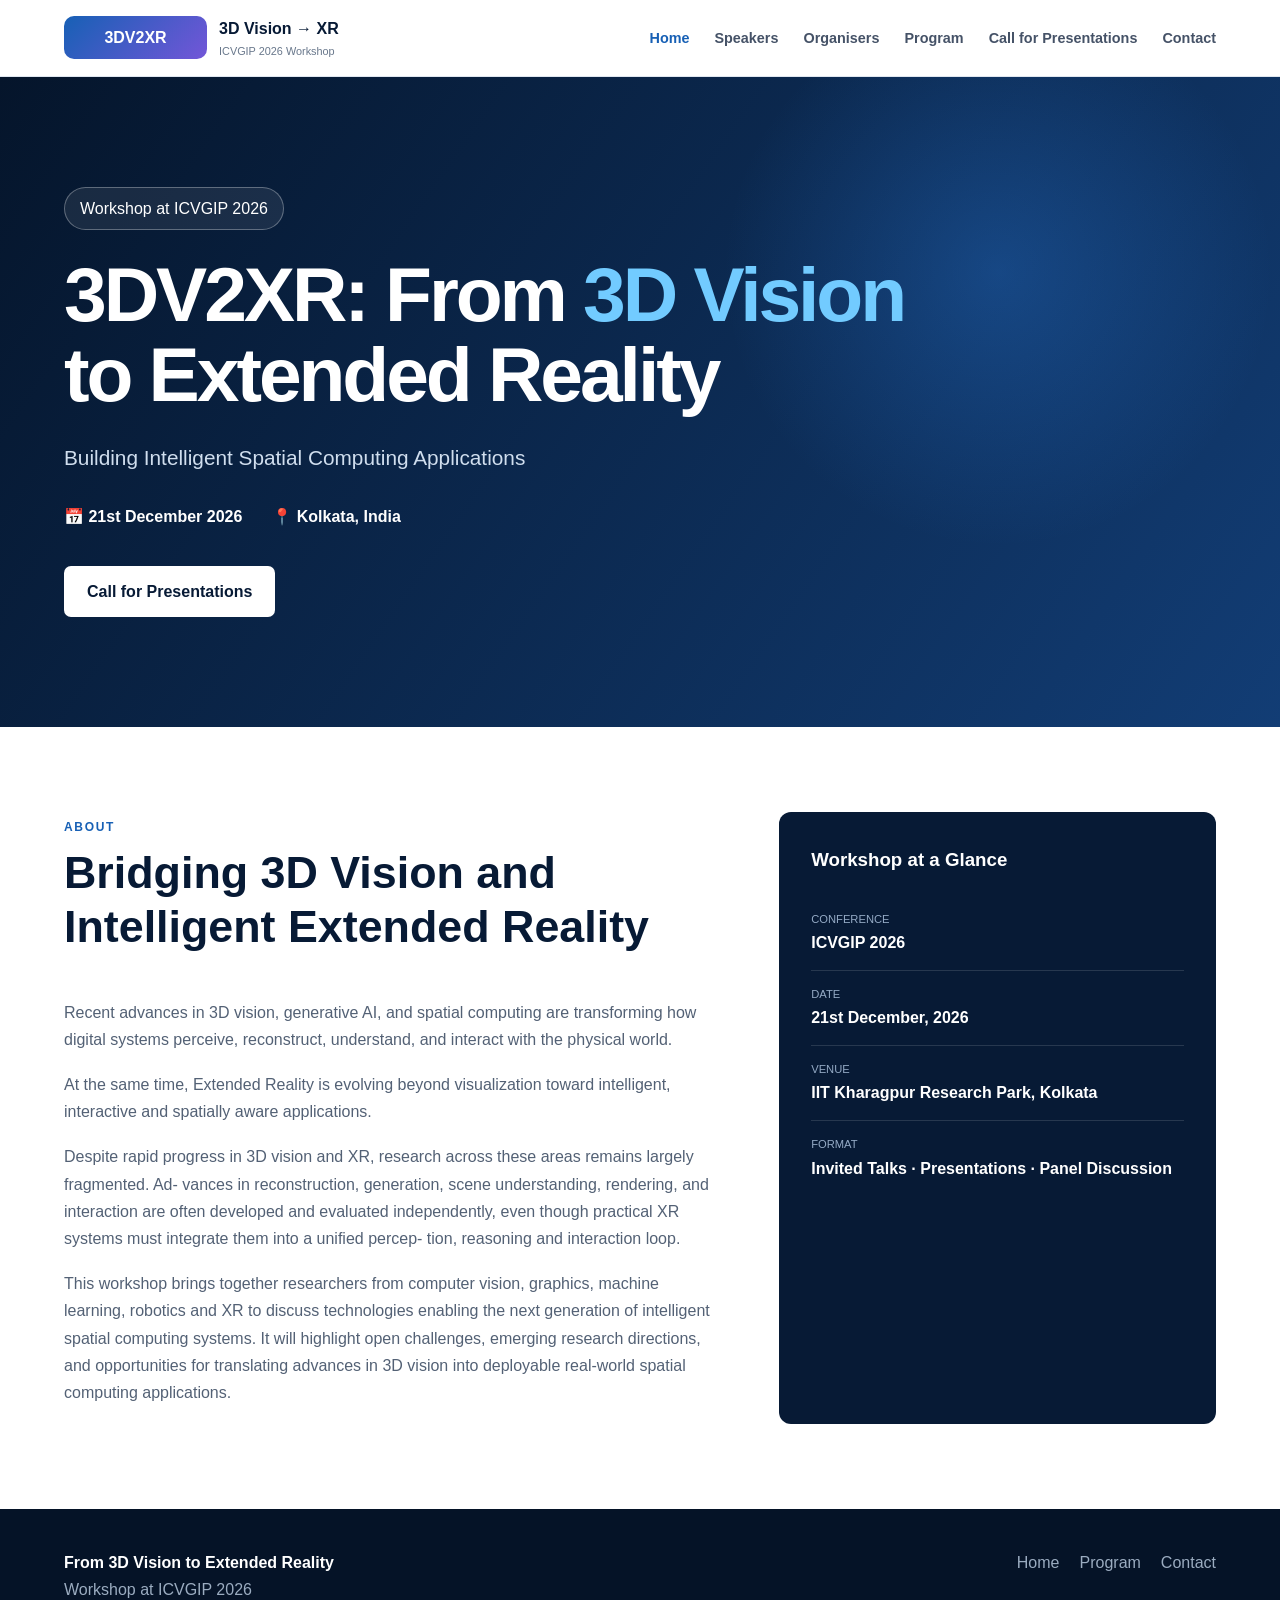
==== index.html @ ade73b04 "create_website" ====
<!DOCTYPE html>
<html lang="en">
 <head>
  <meta charset="utf-8">
  <meta content="width=device-width,initial-scale=1.0" name="viewport">
  <title>
   Home | ICVGIP 2026 Workshop
  </title>
  <link href="css/style.css" rel="stylesheet">
 </head>
 <body>
  <nav class="navbar">
   <div class="container nav-container">
    <a class="logo" href="index.html">
     <div class="logo-icon">
      3DV2XR
     </div>
     <div>
      <strong>
       3D Vision &rarr; XR
      </strong>
      <small>
       ICVGIP 2026 Workshop
      </small>
     </div>
    </a>
    <button aria-label="Open navigation" class="menu-button" onclick="toggleMenu()">
     ☰
    </button>
    <ul class="nav-links" id="navLinks">
     <li>
      <a class="active" href="index.html">
       Home
      </a>
     </li>
     <li>
      <a href="speakers.html">
       Speakers
      </a>
     </li>
     <li>
      <a href="organisers.html">
       Organisers
      </a>
     </li>
     <li>
      <a href="program.html">
       Program
      </a>
     </li>
     <li>
      <a href="call-for-papers.html">
       Call for Presentations
      </a>
     </li>
     <!-- <li>
      <a href="venue.html">
       Venue
      </a>
     </li> -->
     <li>
      <a href="contact.html">
       Contact
      </a>
     </li>
    </ul>
   </div>
  </nav>
  <header class="hero">
   <div class="container hero-content">
    <div class="conference-tag">
     Workshop at ICVGIP 2026
    </div>
    <h1>
     3DV2XR: From
     <span>
      3D Vision
     </span>
     <br>
     to Extended Reality
    </h1>
    <p class="hero-subtitle">
     Building Intelligent Spatial Computing Applications
    </p>
    <div class="hero-info">
     <div>
      📅 21st December 2026
     </div>
     <div>
      📍 Kolkata, India
     </div>
    </div>
    <a class="button button-primary" href="call-for-papers.html">
     Call for Presentations
    </a>
   </div>
  </header>
  <section class="section">
   <div class="container about-grid">
    <div>
     <div class="section-title">
      <span class="section-label">
       About
      </span>
      <h2>
       Bridging 3D Vision and Intelligent Extended Reality
      </h2>
     </div>
     <p>
      Recent advances in 3D vision, generative AI, and spatial computing are transforming how digital systems perceive, reconstruct, understand, and interact with the physical world.
     </p>
     <p>
      At the same time, Extended Reality is evolving beyond visualization toward intelligent, interactive and spatially aware applications.
     </p>
     <p>
        Despite rapid progress in 3D vision and XR, research across these areas remains largely fragmented. Ad-
vances in reconstruction, generation, scene understanding, rendering, and interaction are often developed
and evaluated independently, even though practical XR systems must integrate them into a unified percep-
tion, reasoning and interaction loop.
</p>
     </p>
     <p>
      This workshop brings together researchers from computer vision, graphics, machine learning, robotics and XR to discuss technologies enabling the next generation of intelligent spatial computing systems. It will highlight open challenges, emerging research directions, and opportunities for translating advances in 3D vision into deployable real-world spatial computing applications.
     </p>
    </div>
    <div class="info-box">
     <h3>
      Workshop at a Glance
     </h3>
     <div class="info-row">
      <small>
       Conference
      </small>
      <strong>
       ICVGIP 2026
      </strong>
     </div>
     <div class="info-row">
      <small>
       Date
      </small>
      <strong>
       21st December, 2026
      </strong>
     </div>
     <div class="info-row">
      <small>
       Venue
      </small>
      <strong>
       IIT Kharagpur Research Park, Kolkata
      </strong>
     </div>
     <div class="info-row">
      <small>
       Format
      </small>
      <strong>
       Invited Talks &middot; Presentations &middot; Panel Discussion
      </strong>
     </div>
    </div>
   </div>
  </section>
  <footer>
   <div class="container footer-content">
    <div>
     <strong>
      From 3D Vision to Extended Reality
     </strong>
     <br>
     Workshop at ICVGIP 2026
    </div>
    <div class="footer-links">
     <a href="index.html">
      Home
     </a>
     <a href="program.html">
      Program
     </a>
     <a href="contact.html">
      Contact
     </a>
    </div>
   </div>
  </footer>
  <script src="js/main.js">
  </script>
 </body>
</html>
---- css/style.css ----
:root {
    --navy: #071a35;
    --blue: #1760b5;
    --purple: #7356d8;
    --text: #27364a;
    --muted: #68778b;
    --light: #f4f7fb;
    --border: #e0e7f0;
    --max-width: 1180px;
}

* { box-sizing: border-box; margin: 0; padding: 0; }
html { scroll-behavior: smooth; }
body { font-family: Inter, -apple-system, BlinkMacSystemFont, "Segoe UI", Roboto, Arial, sans-serif; color: var(--text); line-height: 1.7; }
a { color: inherit; text-decoration: none; }
.container { width: min(90%, var(--max-width)); margin: auto; }

/* Navigation */
.navbar { position: sticky; top: 0; z-index: 1000; background: rgba(255,255,255,.97); border-bottom: 1px solid var(--border); }
.nav-container { min-height: 76px; display: flex; align-items: center; justify-content: space-between; }
.logo { display: flex; align-items: center; gap: 12px; color: var(--navy); }
.logo-icon { width: 143px; height: 43px; border-radius: 10px; display: grid; place-items: center; color: white; font-weight: 800; background: linear-gradient(135deg,var(--blue),var(--purple)); }
.logo strong, .logo small { display: block; }
.logo small { color: var(--muted); font-size: .68rem; }
.nav-links { display: flex; gap: 25px; list-style: none; align-items: center; }
.nav-links a { font-size: .9rem; font-weight: 600; color: #455267; }
.nav-links a:hover, .nav-links a.active { color: var(--blue); }
.menu-button { display: none; border: 0; background: none; font-size: 1.6rem; cursor: pointer; }

/* Hero */
.hero { min-height: 650px; display: flex; align-items: center; color: white; background: radial-gradient(circle at 78% 30%,rgba(49,143,255,.25),transparent 25%), linear-gradient(125deg,#05152b,#123d75); }
.hero-content { padding: 80px 0; }
.conference-tag { display: inline-block; padding: 7px 15px; border: 1px solid rgba(255,255,255,.3); border-radius: 50px; background: rgba(255,255,255,.08); margin-bottom: 25px; }
.hero h1 { font-size: clamp(2.8rem,6vw,5rem); line-height: 1.04; letter-spacing: -.04em; }
.hero h1 span { color: #72cbff; }
.hero-subtitle { font-size: 1.3rem; color: #d0deee; margin: 25px 0; }
.hero-info { display: flex; gap: 30px; flex-wrap: wrap; margin: 28px 0 35px; font-weight: 600; }
.button { display: inline-block; padding: 12px 23px; border-radius: 7px; font-weight: 700; }
.button-primary { background: white; color: var(--navy); }

/* Page headers and sections */
.page-header { padding: 85px 0; color: white; background: linear-gradient(125deg,#06172e,#0a376c); }
.page-header small { color: #76c9fa; font-weight: 700; text-transform: uppercase; letter-spacing: .12em; }
.page-header h1 { font-size: clamp(2.5rem,5vw,4rem); line-height: 1.1; margin: 10px 0; }
.page-header p { color: #c8d7e7; max-width: 700px; }
.section { padding: 85px 0; }
.section-light { background: var(--light); }
.section-title { max-width: 800px; margin-bottom: 45px; }
.section-title.center { text-align: center; margin-left: auto; margin-right: auto; }
.section-label { color: var(--blue); text-transform: uppercase; letter-spacing: .14em; font-size: .75rem; font-weight: 800; }
.section-title h2 { color: var(--navy); font-size: clamp(2rem,4vw,2.8rem); line-height: 1.2; margin: 7px 0 13px; }

/* Home */
.about-grid { display: grid; grid-template-columns: 1.2fr .8fr; gap: 60px; }
.about-grid p, .content p { color: #536175; margin-bottom: 18px; }
.info-box { background: var(--navy); color: white; border-radius: 12px; padding: 32px; }
.info-box h3 { margin-bottom: 20px; }
.info-row { padding: 14px 0; border-bottom: 1px solid rgba(255,255,255,.13); }
.info-row:last-child { border: 0; }
.info-row small { display: block; color: #94aac5; text-transform: uppercase; font-size: .7rem; }


/* =========================================================
   PEOPLE CARDS
========================================================= */

.card-grid {
    display: grid;
    grid-template-columns: repeat(3, 1fr);
    gap: 30px;
}

/* Complete card */
.card {
    border: 1px solid var(--border);
    border-radius: 12px;
    background: white;
    overflow: hidden;
}

/* Image occupies the complete upper part of the card */
/* Photo area */
.card-image {
    width: 100%;
    height: 300px;

    display: flex;
    justify-content: center;
    align-items: center;

    overflow: hidden;
    background: white;
}

/* Show complete photo — no face cropping */
.card-image img,
.organiser-photo {
    width: 100%;
    height: 100%;

    object-fit: contain;
    object-position: center;

    display: block;
}

/* Center name and affiliation */
.card-content {
    padding: 16px 15px 20px;
    text-align: center;
}

.card-content h3 {
    color: var(--navy);
    font-size: 1.05rem;
    line-height: 1.3;
    margin-bottom: 5px;
}

.affiliation {
    color: var(--blue);
    font-size: .8rem;
    font-weight: 600;
    margin: 0;
}

/* Program */
.schedule { border: 1px solid var(--border); border-radius: 12px; overflow: hidden; max-width: 950px; }
.schedule-row { display: grid; grid-template-columns: 160px 1fr; border-bottom: 1px solid var(--border); }
.schedule-row:last-child { border: 0; }
.schedule-time { background: #f6f9fc; padding: 23px; color: var(--blue); font-weight: 800; }
.schedule-event { padding: 23px 28px; }
.schedule-event p { color: var(--muted); }

/* Call for papers */
.content { max-width: 900px; }
.content h2 { margin: 35px 0 12px; }
.content h2:first-child { margin-top: 0; }
.content ul { padding-left: 22px; margin: 15px 0 25px; }
.date-table { margin: 35px 0; border: 1px solid var(--border); border-radius: 10px; overflow: hidden; }
.date-row { display: flex; justify-content: space-between; padding: 17px 22px; border-bottom: 1px solid var(--border); }
.date-row:last-child { border: 0; }

/* Venue and contact */
.venue-grid, .contact-grid { display: grid; grid-template-columns: 1fr 1fr; gap: 50px; }
.venue-image { min-height: 380px; background: #e5ebf3; border-radius: 12px; display: grid; place-items: center; color: #8493a7; }
.contact-card { padding: 30px; border: 1px solid var(--border); border-radius: 12px; }
.contact-card a { color: var(--blue); }

/* Footer */
footer { background: #051327; color: #9bacc0; padding: 40px 0; }
.footer-content { display: flex; justify-content: space-between; gap: 25px; }
footer strong { color: white; }
.footer-links { display: flex; gap: 20px; }

/* Responsive */
@media (max-width: 900px) {
    .about-grid, .venue-grid, .contact-grid { grid-template-columns: 1fr; }
    .card-grid { grid-template-columns: repeat(2,1fr); }
    .nav-links { display: none; position: absolute; top: 76px; left: 0; width: 100%; background: white; flex-direction: column; padding: 25px; }
    .nav-links.open { display: flex; }
    .menu-button { display: block; }
}

@media (max-width: 600px) {
    .card-grid { grid-template-columns: 1fr; }
    .schedule-row { grid-template-columns: 1fr; }
    .footer-content { flex-direction: column; }
}
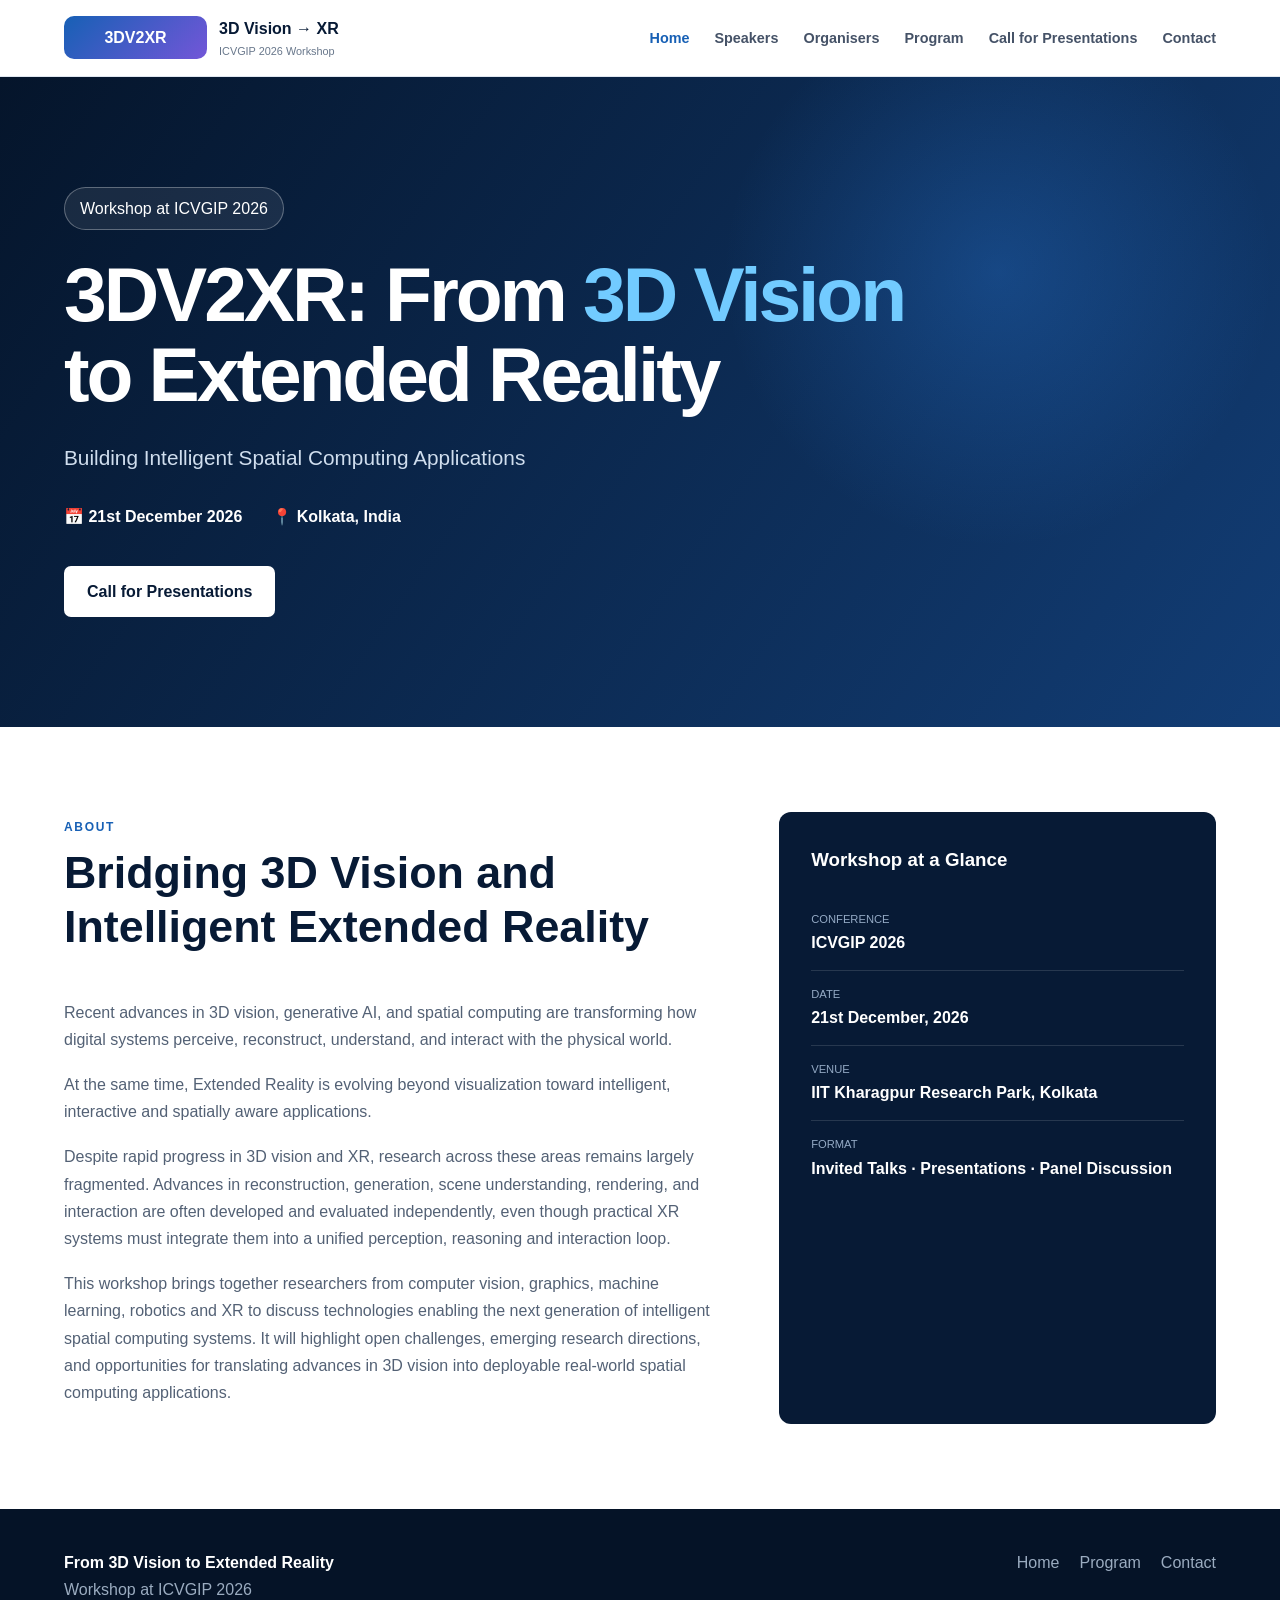
==== commit 4dbddcb4: "update_website" ====
--- a/index.html
+++ b/index.html
@@ -49,7 +49,7 @@
       </a>
      </li>
      <li>
-      <a href="call-for-papers.html">
+      <a href="call-for-presentations.html">
        Call for Presentations
       </a>
      </li>
@@ -90,7 +90,7 @@
       📍 Kolkata, India
      </div>
     </div>
-    <a class="button button-primary" href="call-for-papers.html">
+    <a class="button button-primary" href="call-for-presentations.html">
      Call for Presentations
     </a>
    </div>
@@ -113,10 +113,8 @@
       At the same time, Extended Reality is evolving beyond visualization toward intelligent, interactive and spatially aware applications.
      </p>
      <p>
-        Despite rapid progress in 3D vision and XR, research across these areas remains largely fragmented. Ad-
-vances in reconstruction, generation, scene understanding, rendering, and interaction are often developed
-and evaluated independently, even though practical XR systems must integrate them into a unified percep-
-tion, reasoning and interaction loop.
+        Despite rapid progress in 3D vision and XR, research across these areas remains largely fragmented. Advances in reconstruction, generation, scene understanding, rendering, and interaction are often developed
+and evaluated independently, even though practical XR systems must integrate them into a unified perception, reasoning and interaction loop.
 </p>
      </p>
      <p>
--- a/css/style.css
+++ b/css/style.css
@@ -167,3 +167,31 @@
     .schedule-row { grid-template-columns: 1fr; }
     .footer-content { flex-direction: column; }
 }
+
+.eoi-button {
+  display: inline-block;
+  margin: 18px 0 24px;
+  padding: 16px 28px;
+  background: linear-gradient(135deg, #1760b5, #7356d8);
+  color: #fff;
+  font-size: 17px;
+  font-weight: 700;
+  line-height: 1.4;
+  text-align: center;
+  text-decoration: none;
+  border-radius: 10px;
+  box-shadow: 0 6px 18px rgba(23, 96, 181, 0.22);
+  transition: transform 0.2s ease, box-shadow 0.2s ease;
+}
+
+.eoi-button:hover {
+  color: #fff;
+  text-decoration: none;
+  transform: translateY(-2px);
+  box-shadow: 0 9px 24px rgba(23, 96, 181, 0.32);
+}
+
+.eoi-button:focus-visible {
+  outline: 3px solid #1760b5;
+  outline-offset: 4px;
+}
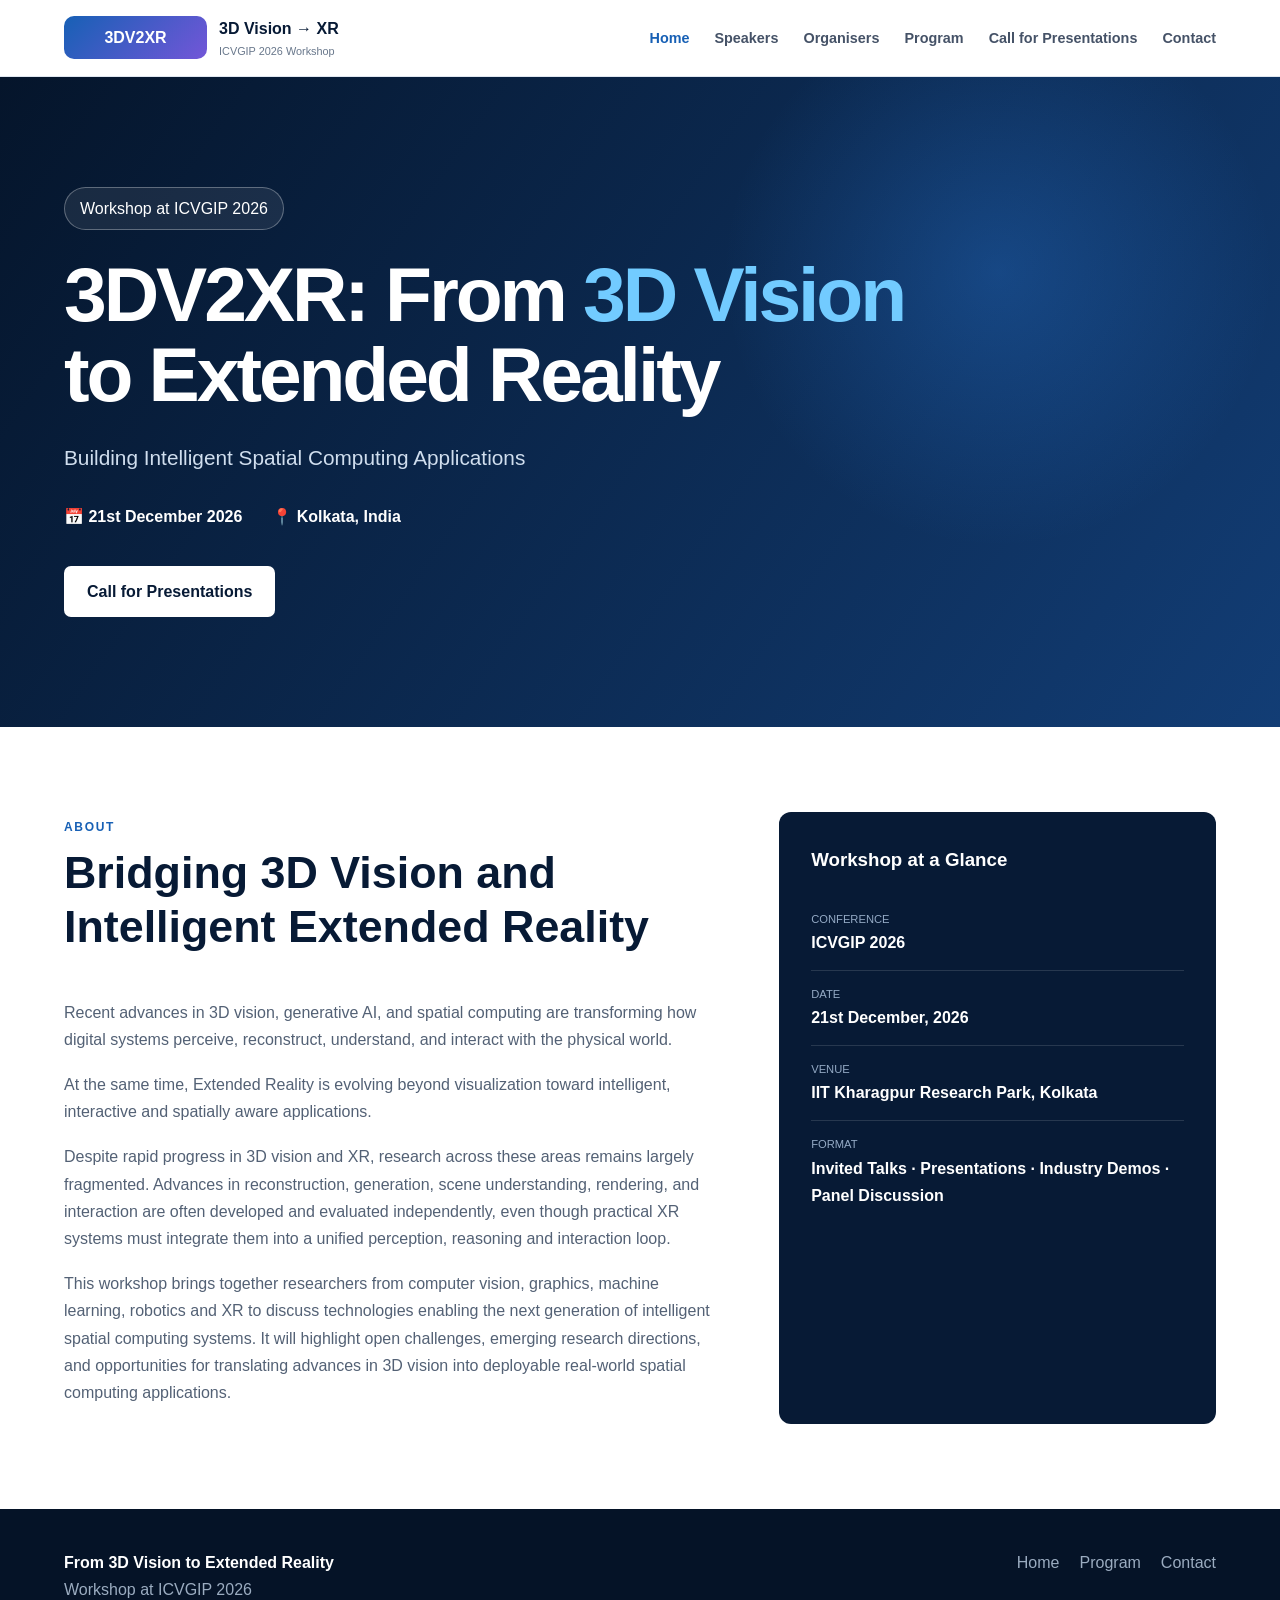
==== commit 3bd6429d: "update_website" ====
--- a/index.html
+++ b/index.html
@@ -154,7 +154,7 @@
        Format
       </small>
       <strong>
-       Invited Talks &middot; Presentations &middot; Panel Discussion
+       Invited Talks &middot; Presentations &middot; Industry Demos &middot; Panel Discussion
       </strong>
      </div>
     </div>
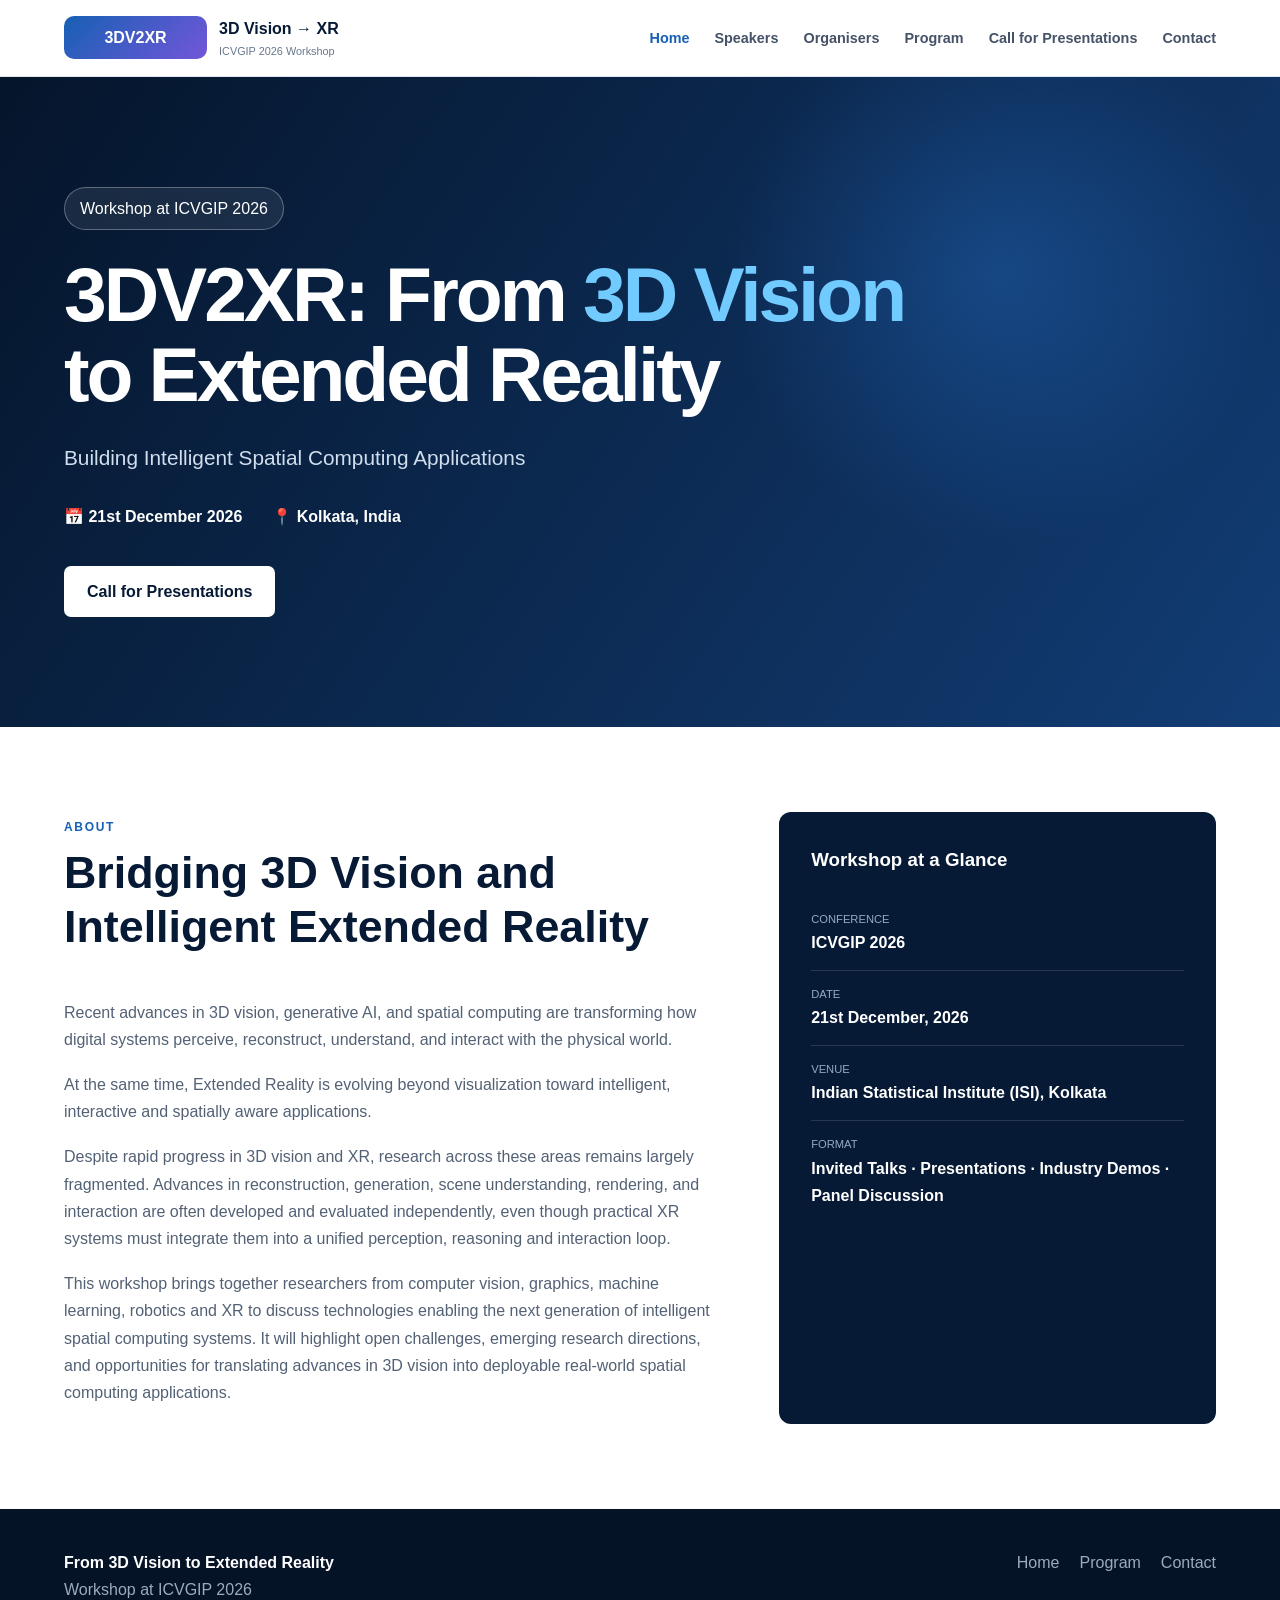
==== commit f0af2ef0: "update location" ====
--- a/index.html
+++ b/index.html
@@ -146,7 +146,7 @@
        Venue
       </small>
       <strong>
-       IIT Kharagpur Research Park, Kolkata
+       Indian Statistical Institute (ISI), Kolkata
       </strong>
      </div>
      <div class="info-row">
